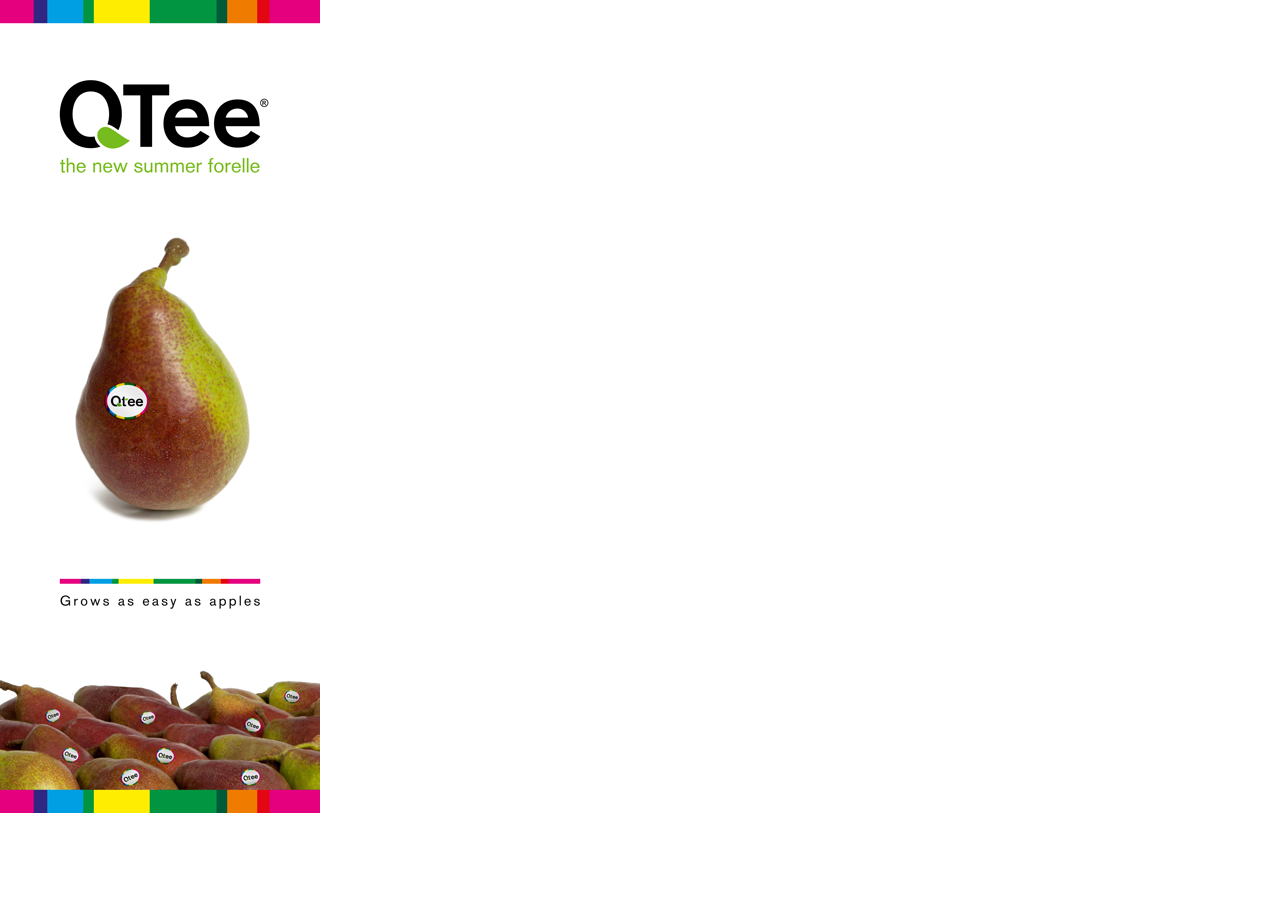
==== index.html @ 2cc040dc "added google analytics" ====
<!DOCTYPE html>
<html lang="en">
  <head>
    <meta charset="utf-8">
    <meta http-equiv="X-UA-Compatible" content="IE=edge">
    <meta name="viewport" content="width=device-width, initial-scale=1">
    <title>QTee</title>

    <!-- Bootstrap -->
    <link href="assets/css/bootstrap.min.css" rel="stylesheet">

    <!-- HTML5 Shim and Respond.js IE8 support of HTML5 elements and media queries -->
    <!-- WARNING: Respond.js doesn't work if you view the page via file:// -->
    <!--[if lt IE 9]>
      <script src="https://oss.maxcdn.com/html5shiv/3.7.2/html5shiv.min.js"></script>
      <script src="https://oss.maxcdn.com/respond/1.4.2/respond.min.js"></script>
    <![endif]-->
	
	<!-- Google analytics-->
	<script>
	  (function(i,s,o,g,r,a,m){i['GoogleAnalyticsObject']=r;i[r]=i[r]||function(){
	  (i[r].q=i[r].q||[]).push(arguments)},i[r].l=1*new Date();a=s.createElement(o),
	  m=s.getElementsByTagName(o)[0];a.async=1;a.src=g;m.parentNode.insertBefore(a,m)
	  })(window,document,'script','//www.google-analytics.com/analytics.js','ga');

	  ga('create', 'UA-52415775-1', 'auto');
	  ga('send', 'pageview');
	</script>
  </head>
  <body>
    <img src="test.png" class="img-responsive" alt="Responsive image">

    <!-- jQuery (necessary for Bootstrap's JavaScript plugins) -->
    <script src="https://ajax.googleapis.com/ajax/libs/jquery/1.11.1/jquery.min.js"></script>
    <!-- Include all compiled plugins (below), or include individual files as needed -->
    <script src="assets/js/bootstrap.min.js"></script>
  </body>
</html>
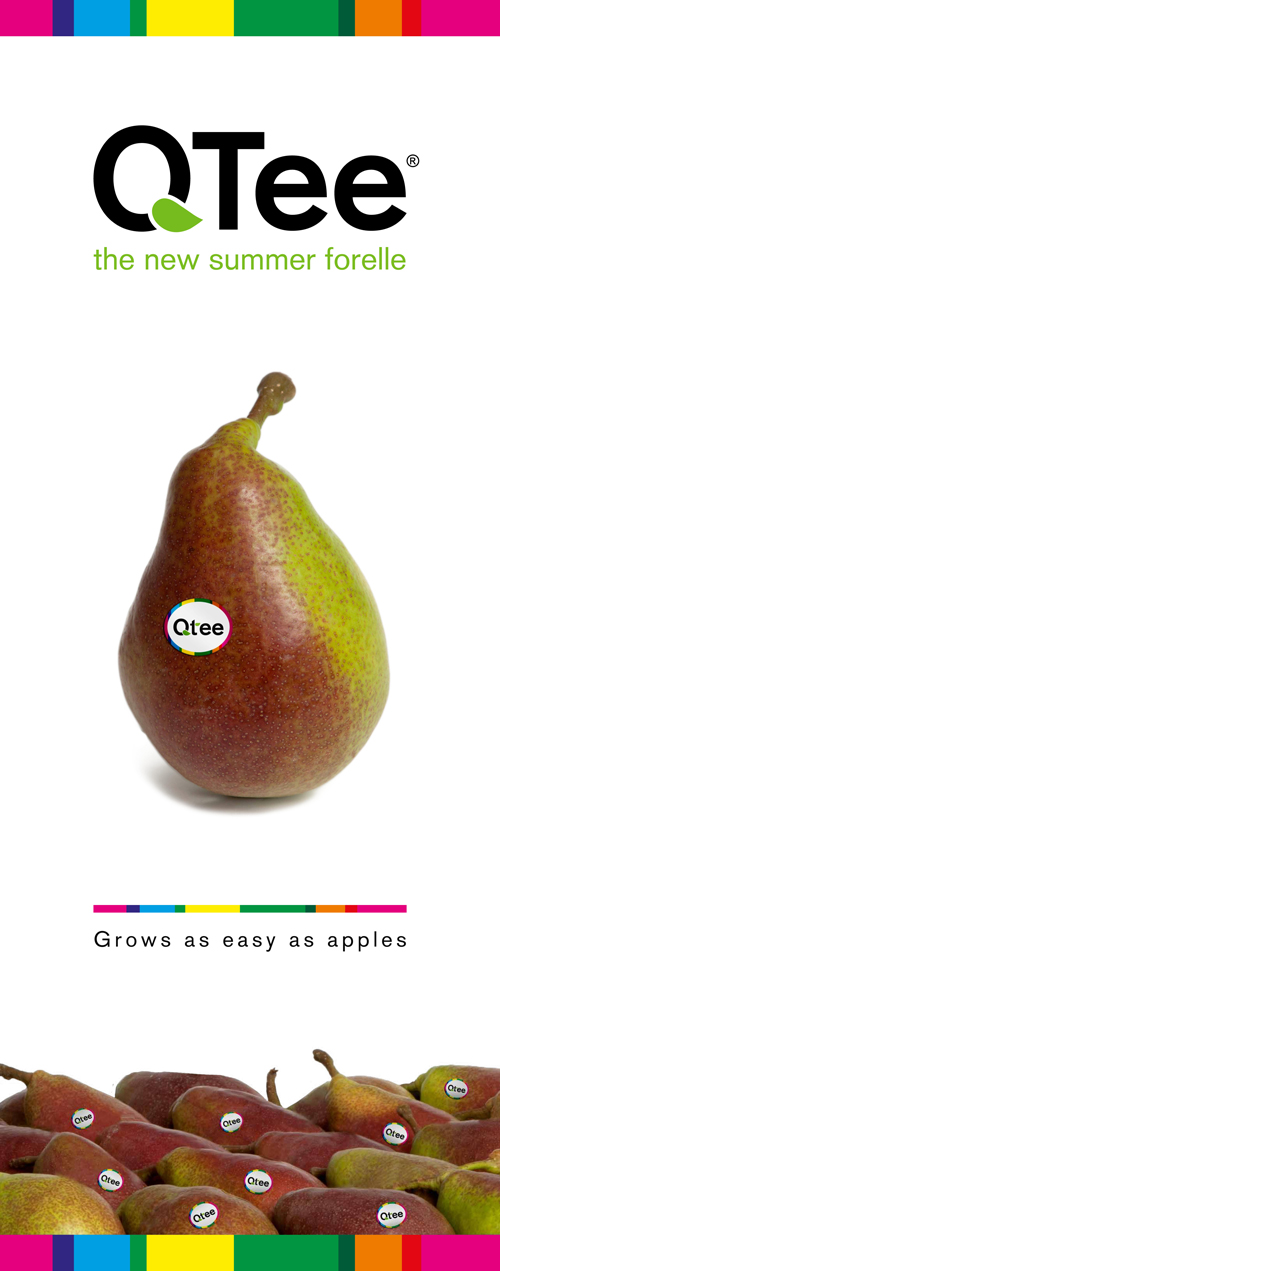
==== commit ab07ce89: "large picture" ====
--- a/index.html
+++ b/index.html
@@ -28,11 +28,12 @@
 	</script>
   </head>
   <body>
-    <img src="test.png" class="img-responsive" alt="Responsive image">
+    <img src="test-large.jpg" class="img-responsive" alt="Responsive image">
 
     <!-- jQuery (necessary for Bootstrap's JavaScript plugins) -->
     <script src="https://ajax.googleapis.com/ajax/libs/jquery/1.11.1/jquery.min.js"></script>
     <!-- Include all compiled plugins (below), or include individual files as needed -->
     <script src="assets/js/bootstrap.min.js"></script>
   </body>
+  
 </html>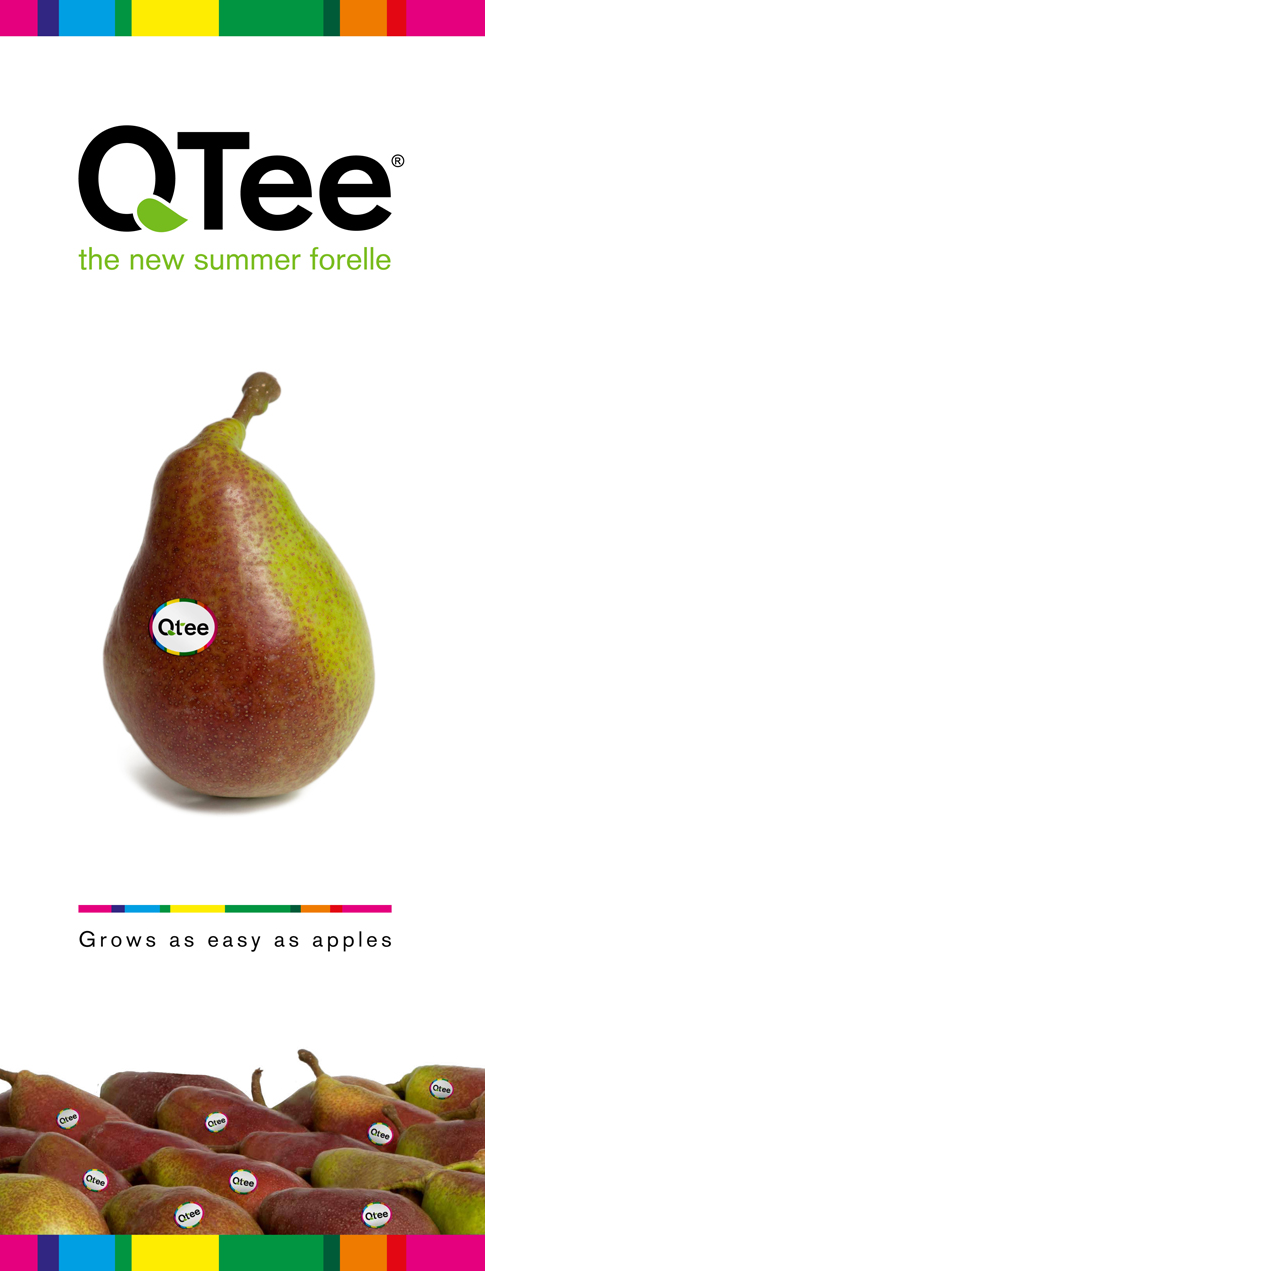
==== commit e9ba74e3: "centered image" ====
--- a/index.html
+++ b/index.html
@@ -28,7 +28,10 @@
 	</script>
   </head>
   <body>
-    <img src="test-large.jpg" class="img-responsive" alt="Responsive image">
+	<div class="row text-center">
+		<img src="test-large.jpg" class="img-responsive" alt="Responsive image">
+	</div>
+    
 
     <!-- jQuery (necessary for Bootstrap's JavaScript plugins) -->
     <script src="https://ajax.googleapis.com/ajax/libs/jquery/1.11.1/jquery.min.js"></script>
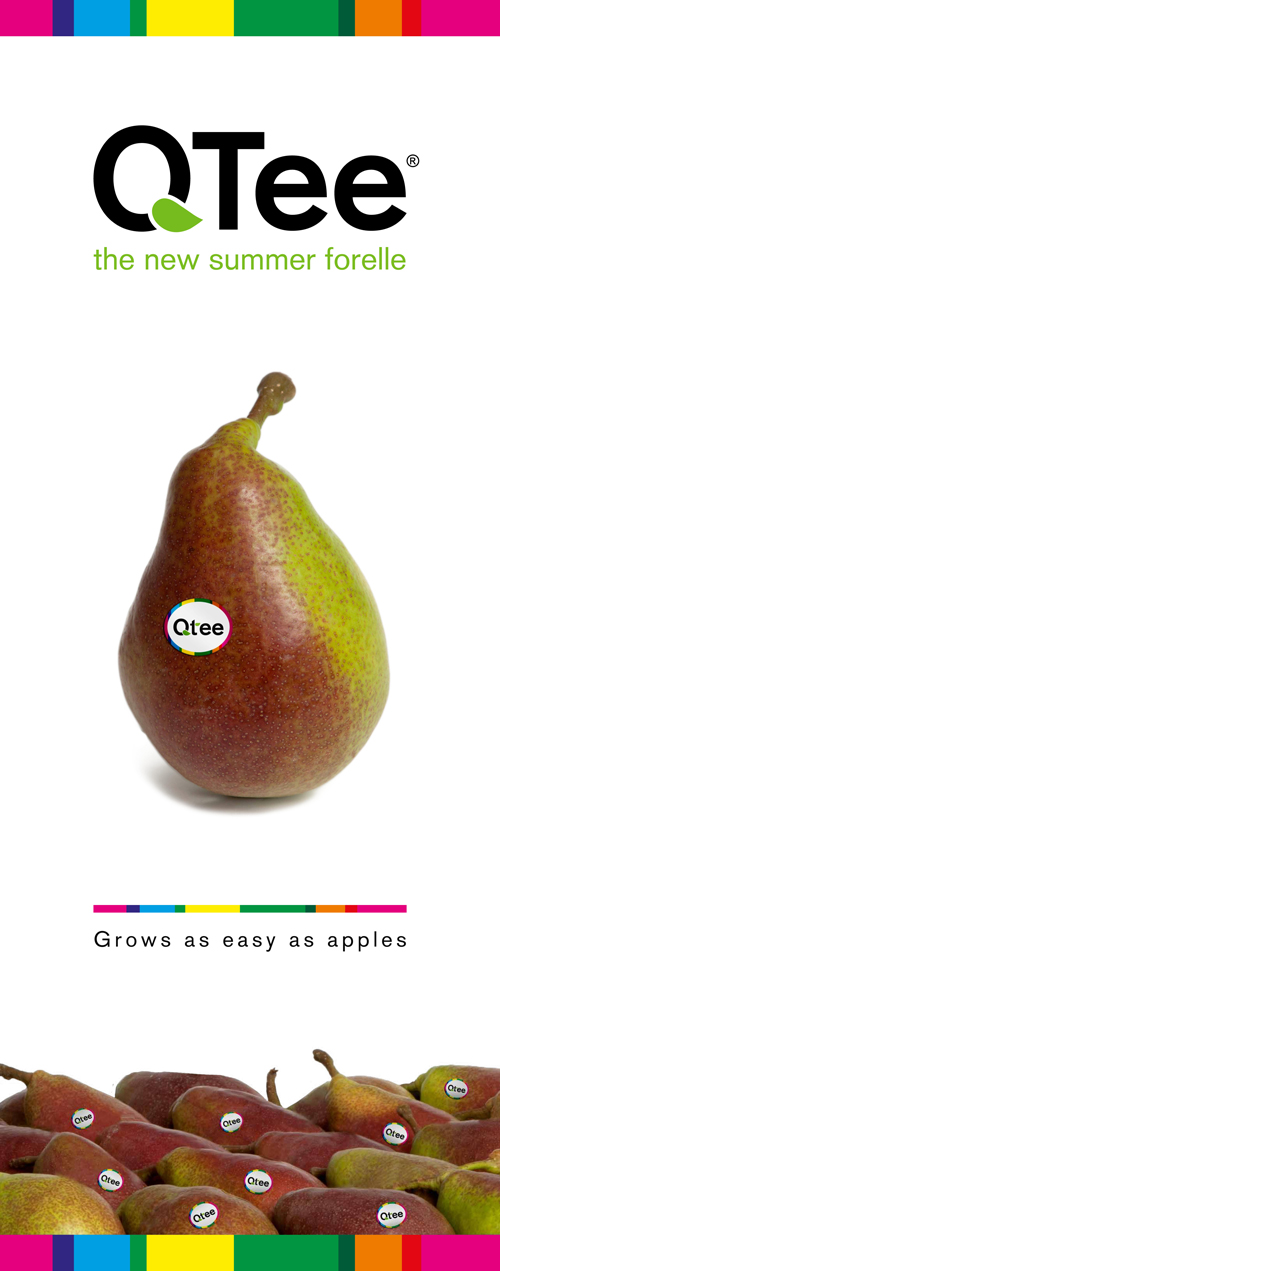
==== commit 159829a1: "center #2" ====
--- a/index.html
+++ b/index.html
@@ -28,7 +28,7 @@
 	</script>
   </head>
   <body>
-	<div class="row text-center">
+	<div class="center-block">
 		<img src="test-large.jpg" class="img-responsive" alt="Responsive image">
 	</div>
     
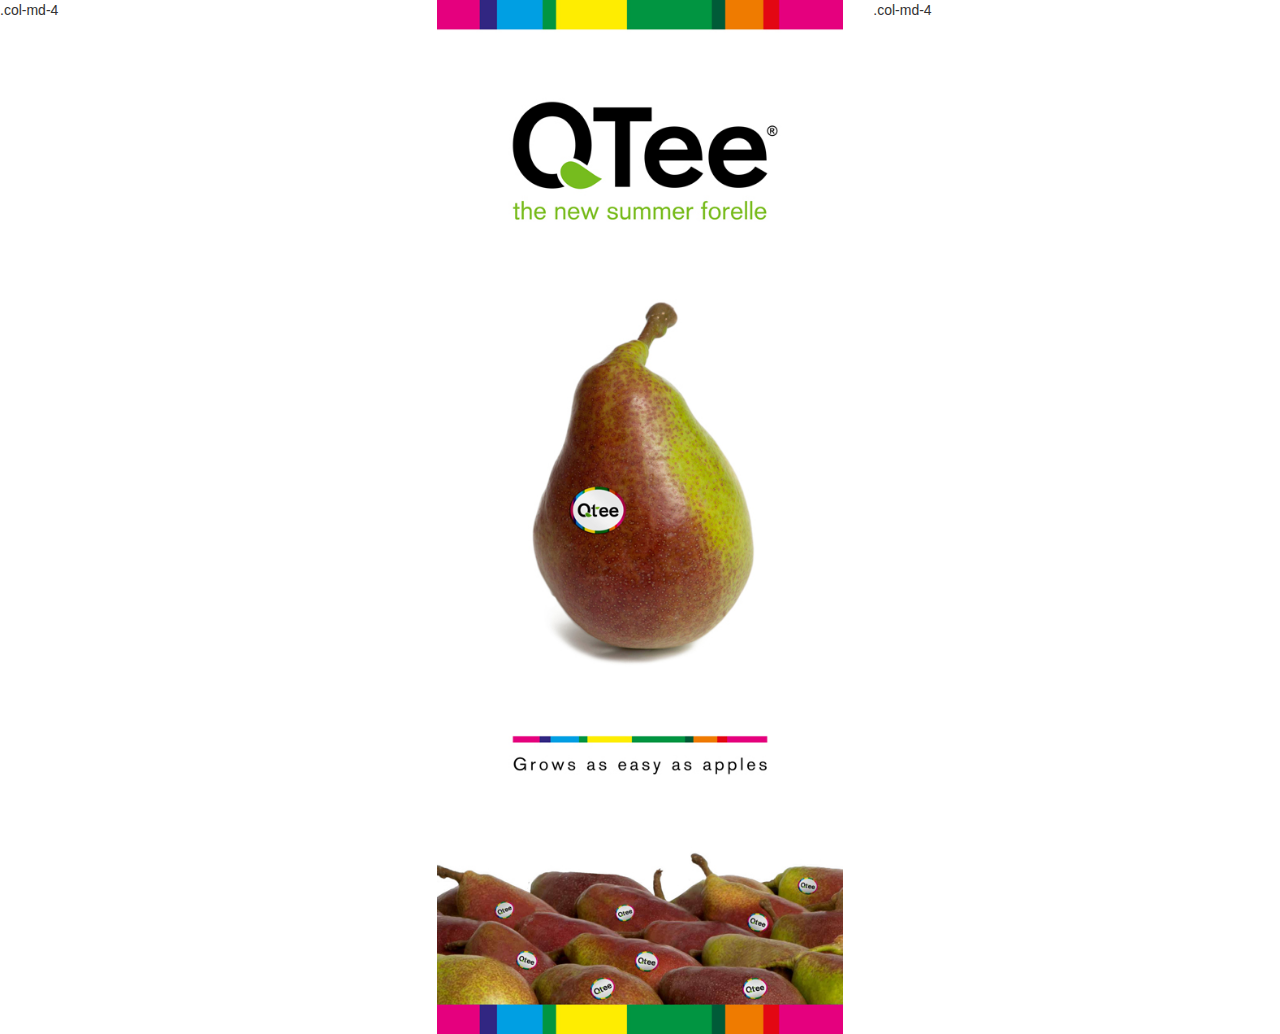
==== commit d6af8155: "center attempt #4" ====
--- a/index.html
+++ b/index.html
@@ -28,8 +28,11 @@
 	</script>
   </head>
   <body>
-	<div class="center-block">
-		<img src="test-large.jpg" class="img-responsive" alt="Responsive image">
+
+	<div class="row">
+	  <div class="col-md-4">.col-md-4</div>
+	  <div class="col-md-4"><img src="test-large.jpg" class="img-responsive" alt="Responsive image center-block"></div>
+	  <div class="col-md-4">.col-md-4</div>
 	</div>
     
 
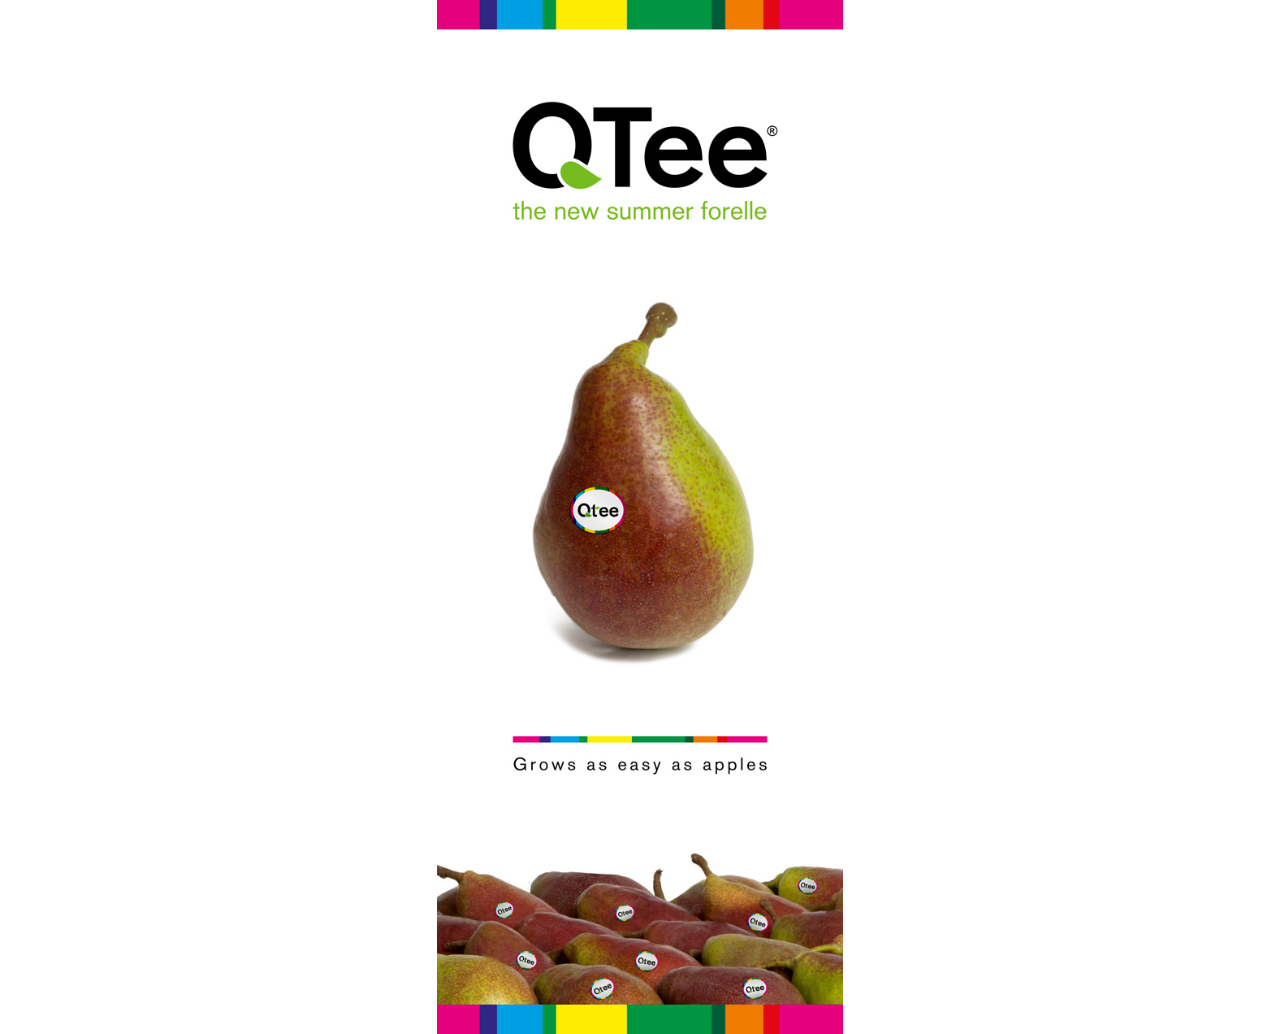
==== commit 1579d718: "center works" ====
--- a/index.html
+++ b/index.html
@@ -30,9 +30,9 @@
   <body>
 
 	<div class="row">
-	  <div class="col-md-4">.col-md-4</div>
+	  <div class="col-md-4"></div>
 	  <div class="col-md-4"><img src="test-large.jpg" class="img-responsive" alt="Responsive image center-block"></div>
-	  <div class="col-md-4">.col-md-4</div>
+	  <div class="col-md-4"></div>
 	</div>
     
 
